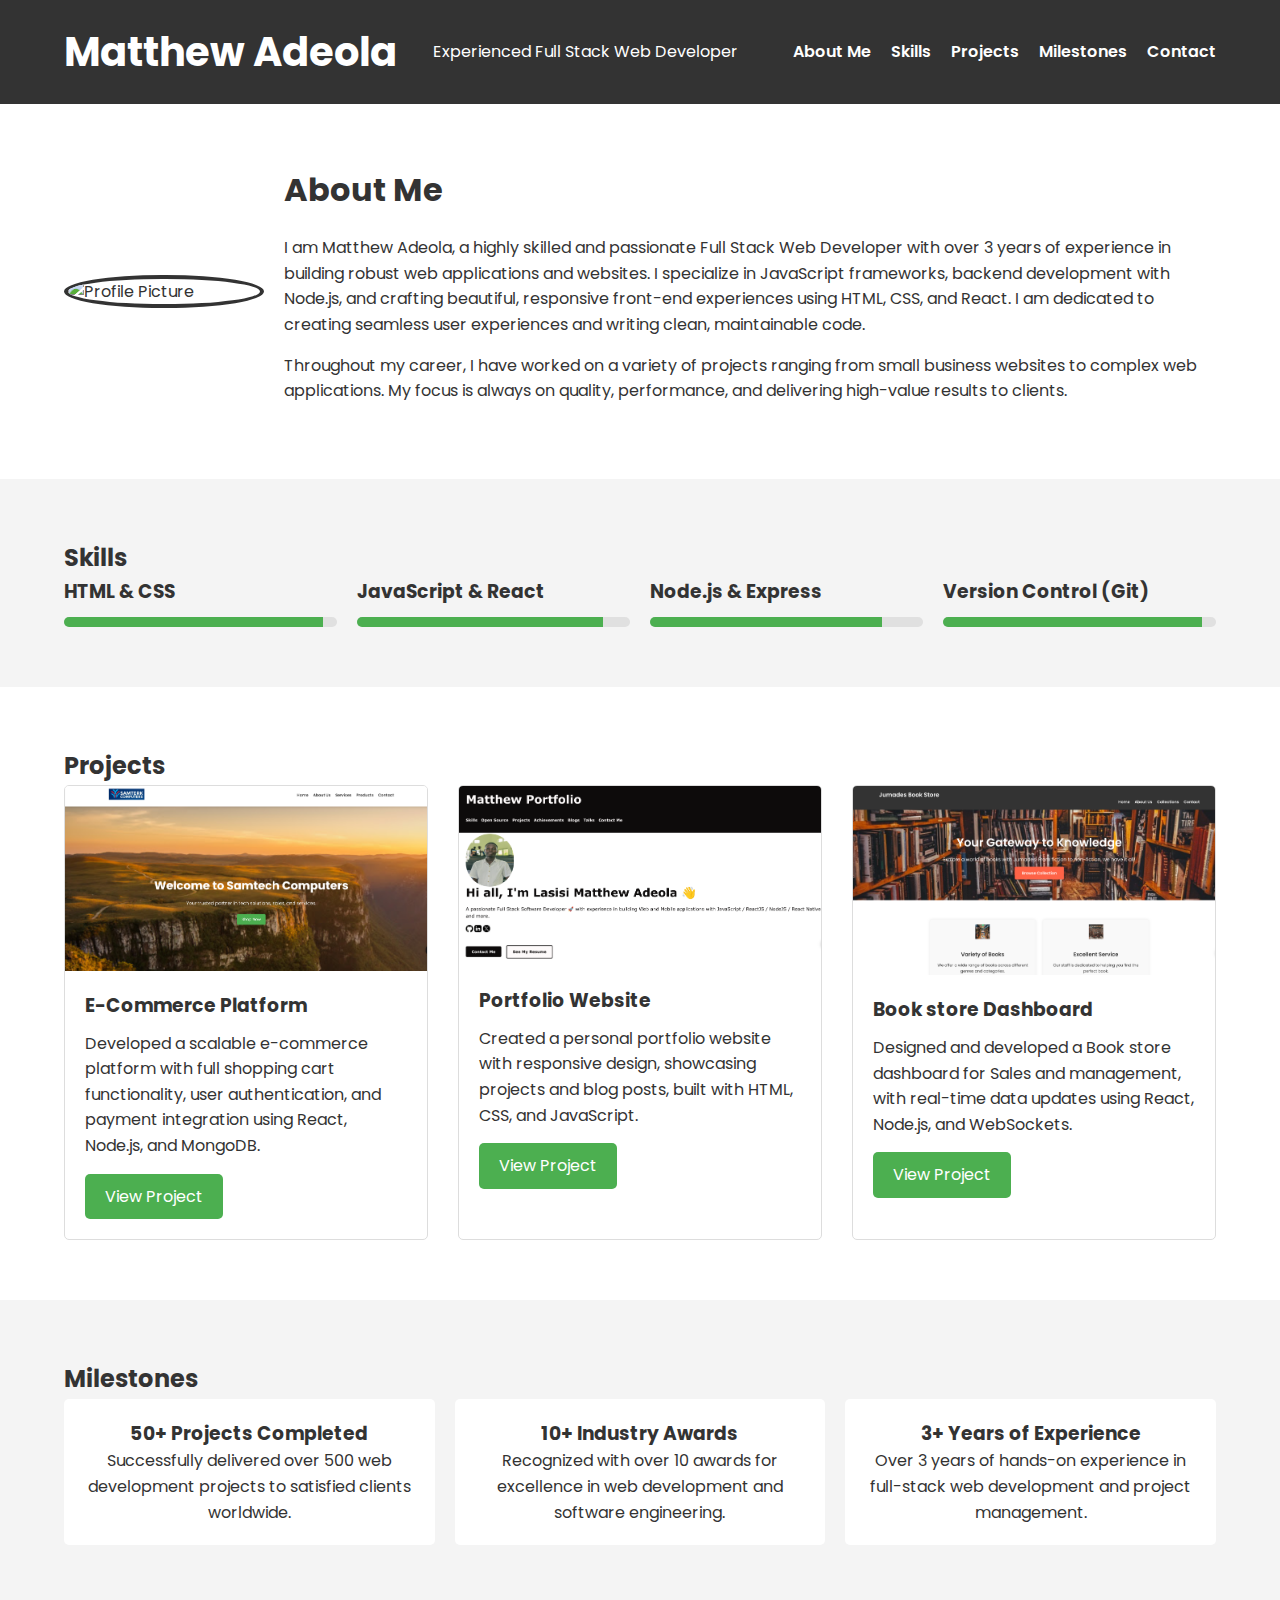
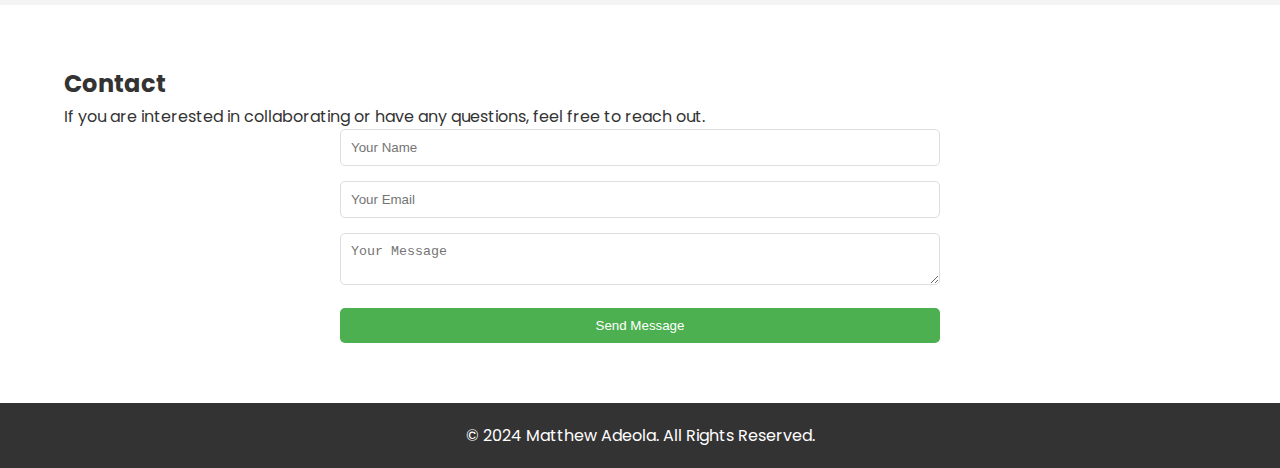
==== index.html @ 1080d798 "first commit" ====
<!DOCTYPE html>
<html lang="en">
<head>
    <meta charset="UTF-8">
    <meta http-equiv="X-UA-Compatible" content="IE=edge">
    <meta name="viewport" content="width=device-width, initial-scale=1.0">
    <title>Professional Web Developer Portfolio</title>
    <link rel="stylesheet" href="style.css">
    <link href="https://fonts.googleapis.com/css2?family=Poppins:wght@300;400;600;700&display=swap" rel="stylesheet">
</head>
<body>

    <!-- Header Section -->
    <header id="header">
        <div class="container">
            <h1>Matthew Adeola</h1>
            <p>Experienced Full Stack Web Developer</p>
            <nav>
                <ul>
                    <li><a href="#about">About Me</a></li>
                    <li><a href="#skills">Skills</a></li>
                    <li><a href="#projects">Projects</a></li>
                    <li><a href="#milestones">Milestones</a></li>
                    <li><a href="#contact">Contact</a></li>
                </ul>
            </nav>
        </div>
    </header>

    <!-- About Section -->
    <section id="about" class="section">
        <div class="container">
            <div class="about-content">
                <img src="images/IMG_3160.jpg" alt="Profile Picture" class="profile-img">
                <div class="about-text">
                    <h2>About Me</h2>
                    <p>
                        I am Matthew Adeola, a highly skilled and passionate Full Stack Web Developer with over 3 years of experience in building robust web applications and websites. I specialize in JavaScript frameworks, backend development with Node.js, and crafting beautiful, responsive front-end experiences using HTML, CSS, and React. I am dedicated to creating seamless user experiences and writing clean, maintainable code.
                    </p>
                    <p>
                        Throughout my career, I have worked on a variety of projects ranging from small business websites to complex web applications. My focus is always on quality, performance, and delivering high-value results to clients.
                    </p>
                </div>
            </div>
        </div>
    </section>

    <!-- Skills Section -->
    <section id="skills" class="section section-bg">
        <div class="container">
            <h2>Skills</h2>
            <div class="skills-wrapper">
                <div class="skill">
                    <h3>HTML & CSS</h3>
                    <div class="progress">
                        <div class="progress-bar" style="width: 95%;"></div>
                    </div>
                </div>
                <div class="skill">
                    <h3>JavaScript & React</h3>
                    <div class="progress">
                        <div class="progress-bar" style="width: 90%;"></div>
                    </div>
                </div>
                <div class="skill">
                    <h3>Node.js & Express</h3>
                    <div class="progress">
                        <div class="progress-bar" style="width: 85%;"></div>
                    </div>
                </div>
                
                <div class="skill">
                    <h3>Version Control (Git)</h3>
                    <div class="progress">
                        <div class="progress-bar" style="width: 95%;"></div>
                    </div>
                </div>
            </div>
        </div>
    </section>

    <!-- Projects Section -->
    <section id="projects" class="section">
        <div class="container">
            <h2>Projects</h2>
            <div class="project-list">
                <div class="project-item">
                    <img src="images/image.png" alt="Project 1">
                    <div class="project-info">
                        <h3>E-Commerce Platform</h3>
                        <p>Developed a scalable e-commerce platform with full shopping cart functionality, user authentication, and payment integration using React, Node.js, and MongoDB.</p>
                        <a href="landing page/index.html" class="btn">View Project</a>
                    </div>
                </div>
                <div class="project-item">
                    <img src="images/Screenshot 2024-08-23 12.25.04 PM.png" alt="Project 2">
                    <div class="project-info">
                        <h3>Portfolio Website</h3>
                        <p>Created a personal portfolio website with responsive design, showcasing projects and blog posts, built with HTML, CSS, and JavaScript.</p>
                        <a href="https://codsoft-ten-livid.vercel.app/" class="btn">View Project</a>
                    </div>
                </div>
                <div class="project-item">
                    <img src="images/Screenshot 2024-08-23 12.27.19 PM.png" alt="Project 3">
                    <div class="project-info">
                        <h3>Book store Dashboard</h3>
                        <p>Designed and developed a Book store dashboard for Sales and management, with real-time data updates using React, Node.js, and WebSockets.</p>
                        <a href="https://codsoft-ten-livid.vercel.app/Landing%20page-jumades/index.html" class="btn">View Project</a>
                    </div>
                </div>
            </div>
        </div>
    </section>

    <!-- Milestones Section -->
    <section id="milestones" class="section section-bg">
        <div class="container">
            <h2>Milestones</h2>
            <div class="milestones-wrapper">
                <div class="milestone">
                    <h3>50+ Projects Completed</h3>
                    <p>Successfully delivered over 500 web development projects to satisfied clients worldwide.</p>
                </div>
                <div class="milestone">
                    <h3>10+ Industry Awards</h3>
                    <p>Recognized with over 10 awards for excellence in web development and software engineering.</p>
                </div>
                <div class="milestone">
                    <h3>3+ Years of Experience</h3>
                    <p>Over 3 years of hands-on experience in full-stack web development and project management.</p>
                </div>
            </div>
        </div>
    </section>

    <!-- Contact Section -->
    <section id="contact" class="section">
        <div class="container">
            <h2>Contact</h2>
            <p>If you are interested in collaborating or have any questions, feel free to reach out.</p>
            <form action="#" method="post" class="contact-form">
                <input type="text" name="name" placeholder="Your Name" required>
                <input type="email" name="email" placeholder="Your Email" required>
                <textarea name="message" placeholder="Your Message" required></textarea>
                <button type="submit" class="btn">Send Message</button>
            </form>
        </div>
    </section>

    <!-- Footer Section -->
    <footer>
        <div class="container">
            <p>&copy; 2024 Matthew Adeola. All Rights Reserved.</p>
        </div>
    </footer>

    <script src="script.js"></script>
</body>
</html>
---- style.css ----
/* General Reset */
* {
    margin: 0;
    padding: 0;
    box-sizing: border-box;
}

body {
    font-family: 'Poppins', sans-serif;
    line-height: 1.6;
    color: #333;
}

/* Container */
.container {
    width: 90%;
    max-width: 1200px;
    margin: auto;
}

/* Header */
header {
    background-color: #333;
    color: #fff;
    padding: 20px 0;
    position: sticky;
    top: 0;
    z-index: 1000;
}

header .container {
    display: flex;
    justify-content: space-between;
    align-items: center;
}

header h1 {
    font-size: 2.5rem;
}

header nav ul {
    display: flex;
    list-style: none;
}

header nav ul li {
    margin-left: 20px;
}

header nav ul li a {
    color: #fff;
    text-decoration: none;
    font-weight: 600;
    transition: color 0.3s;
}

header nav ul li a:hover {
    color: #4caf50;
}

/* Section Styles */
.section {
    padding: 60px 0;
}

.section-bg {
    background-color: #f4f4f4;
}

/* About Section */
.about-content {
    display: flex;
    align-items: center;
    gap: 20px;
}

.profile-img {
    width: 200px;
    border-radius: 50%;
    border: 4px solid #333;
}

.about-text {
    flex: 1;
}

.about-text h2 {
    font-size: 2rem;
    margin-bottom: 20px;
}

.about-text p {
    margin-bottom: 15px;
}

/* Skills Section */
.skills-wrapper {
    display: grid;
    grid-template-columns: repeat(auto-fit, minmax(200px, 1fr));
    gap: 20px;
}

.skill h3 {
    margin-bottom: 10px;
}

.progress {
    background-color: #e0e0e0;
    border-radius: 20px;
    overflow: hidden;
    height: 10px;
}

.progress-bar {
    height: 10px;
    background-color: #4caf50;
    width: 0;
    transition: width 1s ease-in-out;
}

/* Projects Section */
.project-list {
    display: grid;
    grid-template-columns: repeat(auto-fit, minmax(300px, 1fr));
    gap: 30px;
}

.project-item {
    background-color: #fff;
    border: 1px solid #ddd;
    border-radius: 5px;
    overflow: hidden;
}

.project-item img {
    width: 100%;
    display: block;
}

.project-info {
    padding: 20px;
}

.project-info h3 {
    margin-bottom: 10px;
}

.project-info p {
    margin-bottom: 15px;
}

.btn {
    display: inline-block;
    background-color: #4caf50;
    color: #fff;
    padding: 10px 20px;
    text-decoration: none;
    border-radius: 5px;
    transition: background-color 0.3s;
}

.btn:hover {
    background-color: #45a049;
}

/* Milestones Section */
.milestones-wrapper {
    display: grid;
    grid-template-columns: repeat(auto-fit, minmax(250px, 1fr));
    gap: 20px;
}

.milestone {
    background-color: #fff;
    padding: 20px;
    border-radius: 5px;
    text-align: center;
}

/* Contact Section */
.contact-form {
    max-width: 600px;
    margin: auto;
}

.contact-form input,
.contact-form textarea {
    width: 100%;
    padding: 10px;
    margin-bottom: 15px;
    border: 1px solid #ddd;
    border-radius: 5px;
}

.contact-form button {
    display: block;
    width: 100%;
    padding: 10px;
    background-color: #4caf50;
    color: #fff;
    border: none;
    border-radius: 5px;
    cursor: pointer;
    transition: background-color 0.3s;
}

.contact-form button:hover {
    background-color: #45a049;
}

/* Footer */
footer {
    background-color: #333;
    color: #fff;
    text-align: center;
    padding: 20px 0;
    position: relative;
    bottom: 0;
    width: 100%;
}

footer p {
    margin: 0;
}

/* Responsive Styles */
@media (max-width: 768px) {
    header .container {
        flex-direction: column;
    }

    header h1 {
        margin-bottom: 15px;
    }

    .about-content {
        flex-direction: column;
        text-align: center;
    }

    .profile-img {
        margin-bottom: 20px;
    }
}
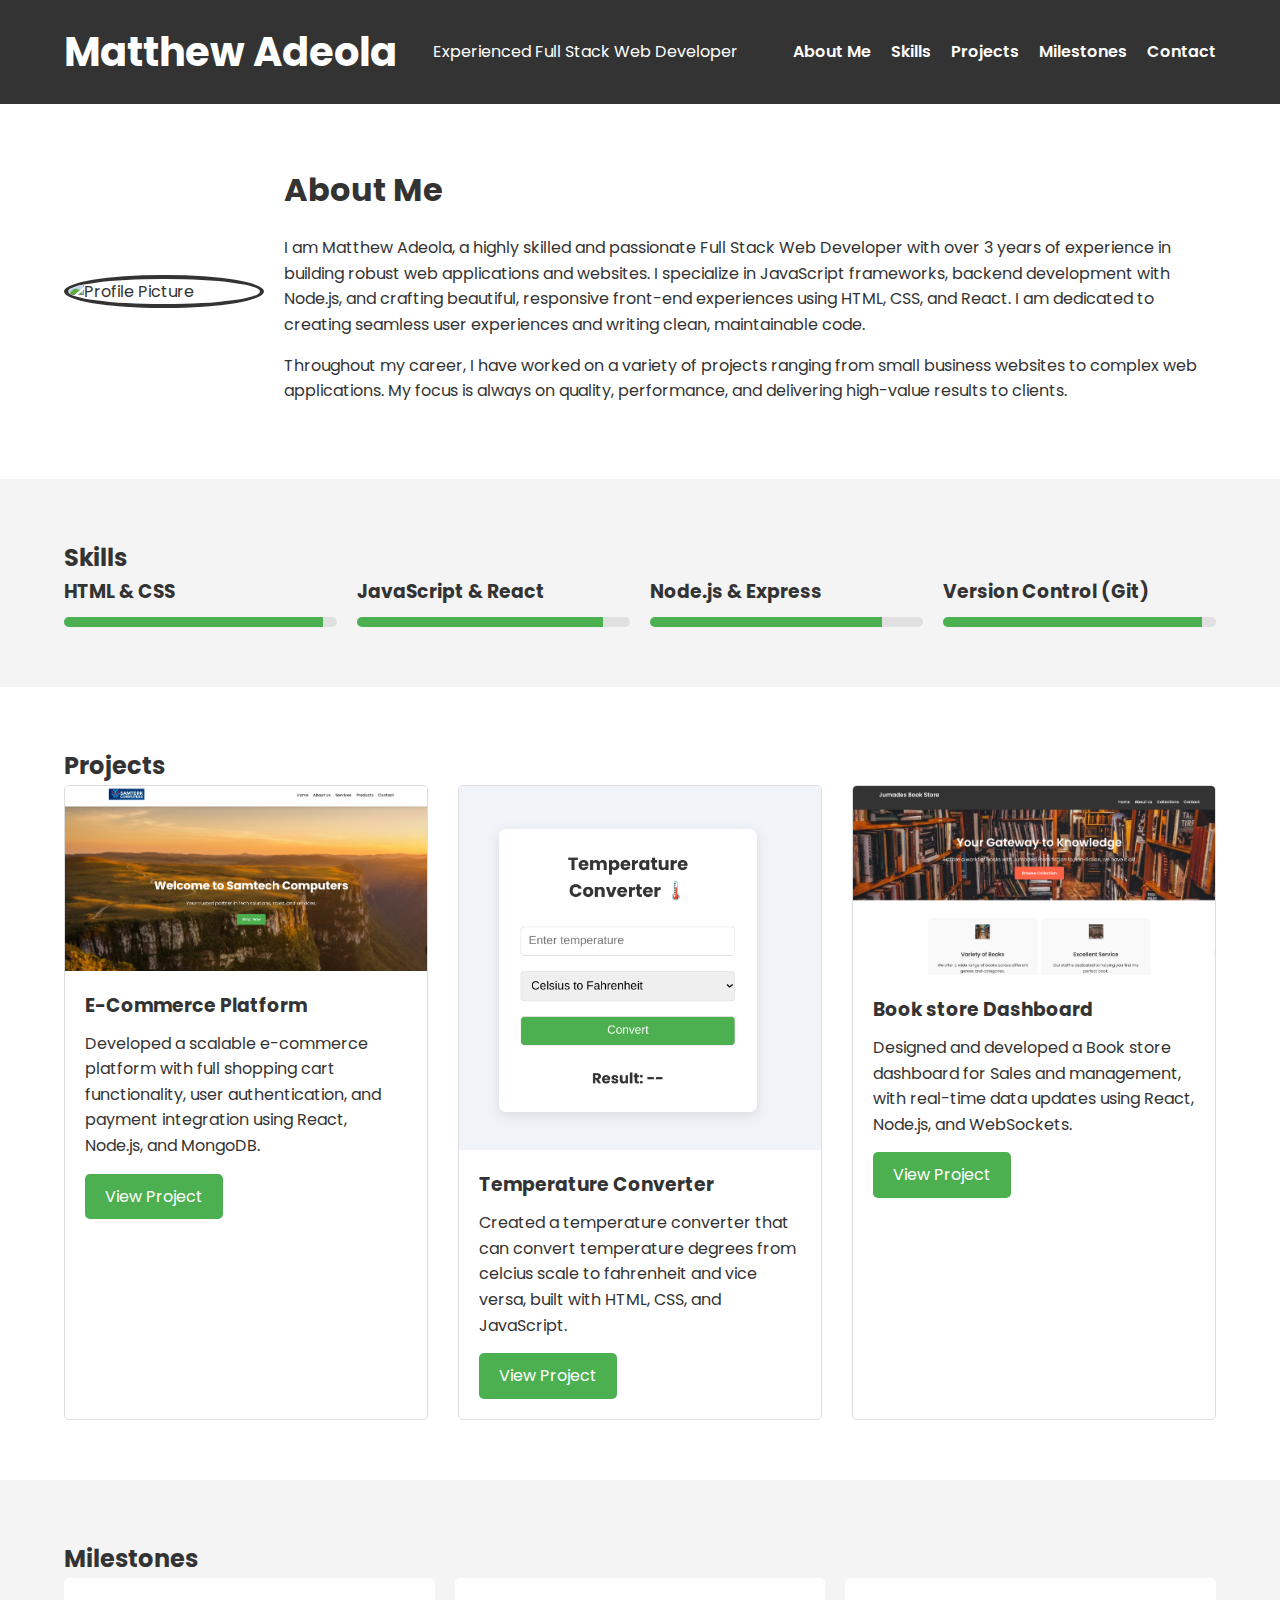
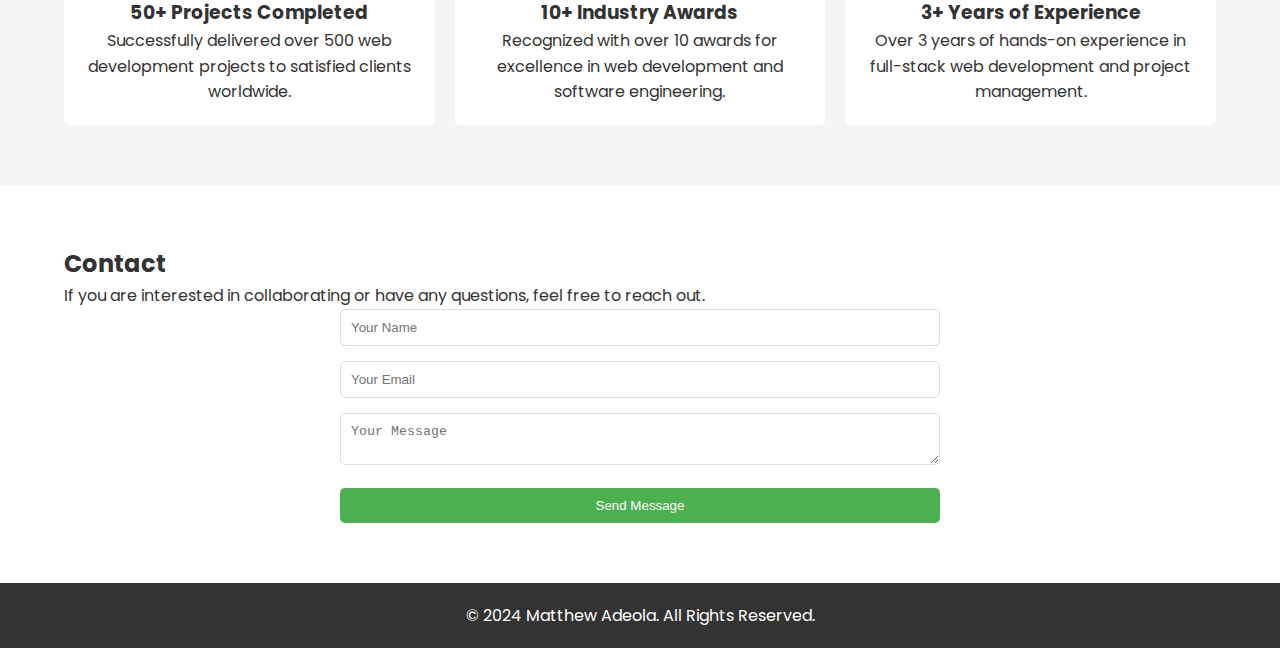
==== commit d5fcd92b: "update" ====
--- a/index.html
+++ b/index.html
@@ -93,11 +93,11 @@
                     </div>
                 </div>
                 <div class="project-item">
-                    <img src="images/Screenshot 2024-08-23 12.25.04 PM.png" alt="Project 2">
+                    <img src="images/Screenshot 2024-08-25 1.57.21 PM.png" alt="Project 2">
                     <div class="project-info">
-                        <h3>Portfolio Website</h3>
-                        <p>Created a personal portfolio website with responsive design, showcasing projects and blog posts, built with HTML, CSS, and JavaScript.</p>
-                        <a href="https://codsoft-ten-livid.vercel.app/" class="btn">View Project</a>
+                        <h3>Temperature Converter</h3>
+                        <p>Created a temperature converter that can convert temperature degrees from celcius scale to fahrenheit and vice versa, built with HTML, CSS, and JavaScript.</p>
+                        <a href="temperature converter/index.html" class="btn">View Project</a>
                     </div>
                 </div>
                 <div class="project-item">
